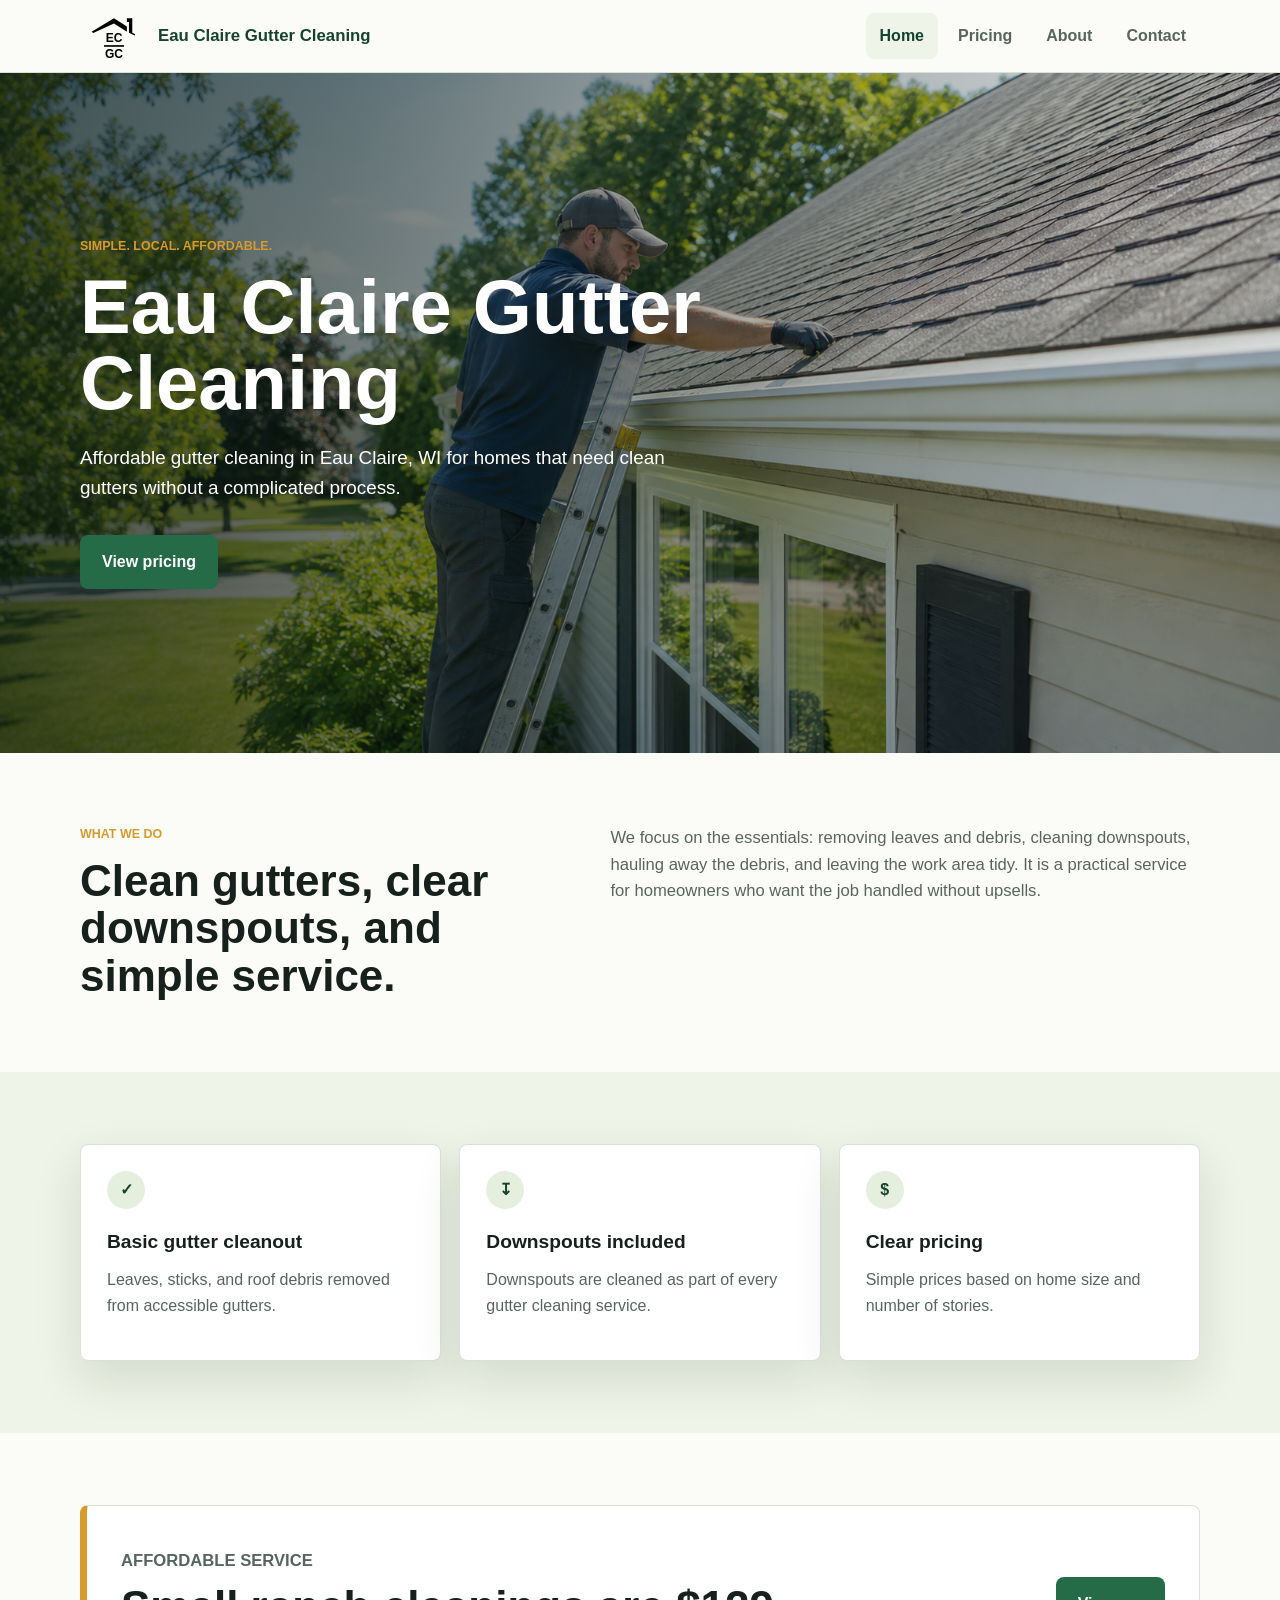
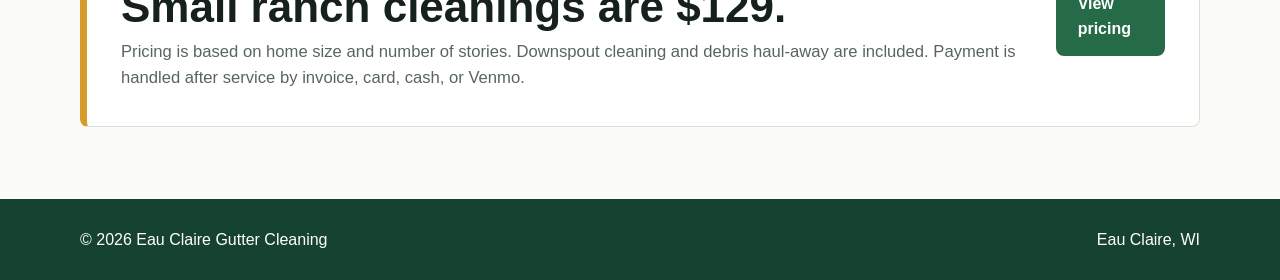
==== index.html @ 63301a05 "initial upload" ====
<!DOCTYPE html>
<html lang="en">
  <head>
    <meta charset="UTF-8" />
    <meta name="viewport" content="width=device-width, initial-scale=1.0" />
    <title>Eau Claire Gutter Cleaning | Affordable Gutter Cleaning in Eau Claire, WI</title>
    <meta
      name="description"
      content="Affordable Eau Claire gutter cleaning with flat pricing based on home size and stories. Downspout cleaning and debris haul-away included."
    />
    <meta name="keywords" content="Eau Claire gutter cleaning, gutter cleaning Eau Claire, gutter cleaners Eau Claire WI" />
    <meta name="robots" content="index, follow" />
    <link rel="canonical" href="https://eauclaireguttercleaning.com/" />
    <meta property="og:title" content="Eau Claire Gutter Cleaning" />
    <meta
      property="og:description"
      content="Affordable gutter cleaning in Eau Claire, WI with clear flat pricing and simple scheduling."
    />
    <meta property="og:type" content="website" />
    <meta property="og:url" content="https://eauclaireguttercleaning.com/" />
    <meta property="og:image" content="https://eauclaireguttercleaning.com/assets/images/hero-gutter-cleaning.png" />
    <meta name="twitter:card" content="summary_large_image" />
    <link rel="icon" href="assets/images/logo.svg" type="image/svg+xml" />
    <link rel="stylesheet" href="assets/css/styles.css?v=20260721" />
    <script type="application/ld+json">
      {
        "@context": "https://schema.org",
        "@type": "HomeAndConstructionBusiness",
        "name": "Eau Claire Gutter Cleaning",
        "url": "https://eauclaireguttercleaning.com/",
        "email": "eauclaireguttercleaning@gmail.com",
        "image": "https://eauclaireguttercleaning.com/assets/images/hero-gutter-cleaning.png",
        "description": "Affordable gutter cleaning in Eau Claire, WI with flat pricing based on home size and number of stories.",
        "priceRange": "$129-$299+",
        "areaServed": [
          "Eau Claire, WI",
          "Altoona, WI",
          "Chippewa Falls, WI"
        ],
        "address": {
          "@type": "PostalAddress",
          "addressLocality": "Eau Claire",
          "addressRegion": "WI",
          "addressCountry": "US"
        },
        "makesOffer": {
          "@type": "OfferCatalog",
          "name": "Gutter Cleaning Services",
          "itemListElement": [
            {
              "@type": "Offer",
              "name": "Gutter cleaning",
              "itemOffered": {
                "@type": "Service",
                "name": "Eau Claire gutter cleaning",
                "serviceType": "Gutter cleaning"
              }
            },
            {
              "@type": "Offer",
              "name": "Downspout cleaning included",
              "itemOffered": {
                "@type": "Service",
                "name": "Downspout cleaning"
              }
            }
          ]
        }
      }
    </script>
  </head>
  <body>
    <header class="site-header">
      <nav class="nav" aria-label="Main navigation">
        <a class="brand" href="index.html">
          <img class="brand-logo" src="assets/images/logo.svg" alt="" />
          <span class="brand-text">Eau Claire Gutter Cleaning</span>
        </a>
        <button class="nav-toggle" type="button" aria-label="Open navigation" aria-expanded="false">
          <span></span>
          <span></span>
          <span></span>
        </button>
        <div class="nav-links">
          <a href="index.html" aria-current="page">Home</a>
          <a href="pricing.html">Pricing</a>
          <a href="about.html">About</a>
          <a href="contact.html">Contact</a>
        </div>
      </nav>
    </header>

    <main>
      <section class="hero">
        <div class="hero-content">
          <p class="eyebrow">Simple. Local. Affordable.</p>
          <h1>Eau Claire Gutter Cleaning</h1>
          <p>
            Affordable gutter cleaning in Eau Claire, WI for homes that need clean gutters without a complicated
            process.
          </p>
          <div class="hero-actions">
            <a class="button button-primary" href="pricing.html">View pricing</a>
          </div>
        </div>
      </section>

      <section class="section">
        <div class="section-inner split">
          <div>
            <p class="eyebrow">What we do</p>
            <h2>Clean gutters, clear downspouts, and simple service.</h2>
          </div>
          <p class="section-lead">
            We focus on the essentials: removing leaves and debris, cleaning downspouts, hauling away the debris, and
            leaving the work area tidy. It is a practical service for homeowners who want the job handled without
            upsells.
          </p>
        </div>
      </section>

      <section class="section section-muted">
        <div class="section-inner">
          <div class="card-grid">
            <article class="info-card">
              <span class="icon" aria-hidden="true">✓</span>
              <h3>Basic gutter cleanout</h3>
              <p>Leaves, sticks, and roof debris removed from accessible gutters.</p>
            </article>
            <article class="info-card">
              <span class="icon" aria-hidden="true">↧</span>
              <h3>Downspouts included</h3>
              <p>Downspouts are cleaned as part of every gutter cleaning service.</p>
            </article>
            <article class="info-card">
              <span class="icon" aria-hidden="true">$</span>
              <h3>Clear pricing</h3>
              <p>Simple prices based on home size and number of stories.</p>
            </article>
          </div>
        </div>
      </section>

      <section class="section">
        <div class="section-inner cta-band">
          <div>
            <p class="eyebrow">Affordable service</p>
            <h2>Small ranch cleanings are $129.</h2>
            <p>
              Pricing is based on home size and number of stories. Downspout cleaning and debris haul-away are
              included. Payment is handled after service by invoice, card, cash, or Venmo.
            </p>
          </div>
          <a class="button button-primary" href="pricing.html">View pricing</a>
        </div>
      </section>
    </main>

    <footer class="site-footer">
      <div class="footer-inner">
        <p>&copy; 2026 Eau Claire Gutter Cleaning</p>
        <p>Eau Claire, WI</p>
      </div>
    </footer>

    <script>
      const navToggle = document.querySelector(".nav-toggle");
      const navLinks = document.querySelector(".nav-links");

      navToggle.addEventListener("click", () => {
        const expanded = navToggle.getAttribute("aria-expanded") === "true";
        navToggle.setAttribute("aria-expanded", String(!expanded));
        navLinks.classList.toggle("is-open");
      });
    </script>
  </body>
</html>
---- assets/css/styles.css ----
:root {
  --ink: #16201c;
  --muted: #58655f;
  --paper: #fbfcf7;
  --surface: #ffffff;
  --soft: #eef4e7;
  --brand: #256b48;
  --brand-dark: #164331;
  --accent: #d69b2d;
  --line: #d8e2d4;
  --shadow: 0 18px 48px rgba(22, 32, 28, 0.12);
}

* {
  box-sizing: border-box;
}

html {
  scroll-behavior: smooth;
}

body {
  margin: 0;
  color: var(--ink);
  font-family: Arial, Helvetica, sans-serif;
  line-height: 1.6;
  background: var(--paper);
}

a {
  color: inherit;
}

img {
  display: block;
  max-width: 100%;
}

.site-header {
  position: sticky;
  top: 0;
  z-index: 20;
  background: rgba(251, 252, 247, 0.96);
  border-bottom: 1px solid var(--line);
  backdrop-filter: blur(12px);
}

.nav {
  width: min(1120px, calc(100% - 32px));
  min-height: 72px;
  margin: 0 auto;
  display: flex;
  align-items: center;
  justify-content: space-between;
  gap: 24px;
}

.brand {
  display: inline-flex;
  align-items: center;
  gap: 10px;
  color: var(--brand-dark);
  font-size: 1.05rem;
  font-weight: 800;
  line-height: 1.15;
  text-decoration: none;
}

.brand-logo {
  width: 68px;
  height: 54px;
  flex: 0 0 auto;
}

.brand-text {
  min-width: 0;
}

.nav-links {
  display: flex;
  align-items: center;
  gap: 6px;
}

.nav-links a {
  min-height: 42px;
  padding: 10px 14px;
  border-radius: 8px;
  color: var(--muted);
  font-weight: 700;
  text-decoration: none;
}

.nav-links a:hover,
.nav-links a[aria-current="page"] {
  color: var(--brand-dark);
  background: var(--soft);
}

.nav-toggle {
  display: none;
  width: 44px;
  height: 44px;
  border: 1px solid var(--line);
  border-radius: 8px;
  background: var(--surface);
  cursor: pointer;
}

.nav-toggle span {
  display: block;
  width: 20px;
  height: 2px;
  margin: 4px auto;
  background: var(--ink);
}

.hero {
  position: relative;
  min-height: min(680px, 76svh);
  display: flex;
  align-items: center;
  overflow: hidden;
  background-image: url("../images/hero-gutter-cleaning.png");
  background-position: center;
  background-size: cover;
}

.hero::after {
  position: absolute;
  inset: 0;
  content: "";
  background: linear-gradient(90deg, rgba(8, 24, 17, 0.72), rgba(8, 24, 17, 0.42) 48%, rgba(8, 24, 17, 0.1));
}

.hero-content {
  position: relative;
  z-index: 1;
  width: min(1120px, calc(100% - 32px));
  margin: 0 auto;
  padding: 72px 0;
  color: #ffffff;
}

.hero-content h1,
.page-hero h1 {
  max-width: 780px;
  margin: 0;
  font-size: 4.75rem;
  line-height: 1;
  letter-spacing: 0;
}

.hero-content p:not(.eyebrow),
.page-hero p:not(.eyebrow) {
  max-width: 640px;
  margin: 22px 0 0;
  font-size: 1.18rem;
}

.hero-actions {
  display: flex;
  flex-wrap: wrap;
  gap: 14px;
  margin-top: 32px;
}

.button {
  display: inline-flex;
  min-height: 48px;
  align-items: center;
  justify-content: center;
  padding: 12px 20px;
  border: 2px solid transparent;
  border-radius: 8px;
  font-weight: 800;
  text-decoration: none;
  cursor: pointer;
}

.button-primary {
  color: #ffffff;
  background: var(--brand);
}

.button-primary:hover {
  background: var(--brand-dark);
}

.button-secondary {
  color: #ffffff;
  border-color: rgba(255, 255, 255, 0.76);
  background: rgba(255, 255, 255, 0.12);
}

.button-secondary:hover {
  background: rgba(255, 255, 255, 0.2);
}

.section {
  padding: 72px 0;
}

.section-muted {
  background: var(--soft);
}

.section-inner {
  width: min(1120px, calc(100% - 32px));
  margin: 0 auto;
}

.split {
  display: grid;
  grid-template-columns: minmax(0, 0.9fr) minmax(0, 1.1fr);
  gap: 48px;
  align-items: start;
}

.eyebrow {
  margin: 0 0 12px;
  color: var(--accent);
  font-size: 0.78rem;
  font-weight: 900;
  letter-spacing: 0;
  text-transform: uppercase;
}

.section h2,
.contact-panel h2 {
  margin: 0;
  font-size: 2.75rem;
  line-height: 1.08;
  letter-spacing: 0;
}

.section-lead,
.stack p,
.cta-band p,
.contact-panel p {
  margin: 0;
  color: var(--muted);
  font-size: 1.04rem;
}

.stack {
  display: grid;
  gap: 18px;
}

.card-grid,
.pricing-grid {
  display: grid;
  grid-template-columns: repeat(3, minmax(0, 1fr));
  gap: 18px;
}

.info-card,
.price-card,
.contact-panel,
.contact-form {
  border: 1px solid var(--line);
  border-radius: 8px;
  background: var(--surface);
  box-shadow: var(--shadow);
}

.info-card,
.price-card {
  padding: 26px;
}

.info-card h3,
.price-card h2,
.price-card p {
  margin: 0;
}

.info-card h3 {
  margin-top: 18px;
  font-size: 1.2rem;
}

.info-card p,
.price-card p {
  margin-top: 10px;
  color: var(--muted);
}

.icon {
  display: inline-flex;
  width: 38px;
  height: 38px;
  align-items: center;
  justify-content: center;
  border-radius: 50%;
  color: var(--brand-dark);
  font-weight: 900;
  background: #e4f0dd;
}

.cta-band {
  display: flex;
  align-items: center;
  justify-content: space-between;
  gap: 28px;
  padding: 34px;
  border: 1px solid var(--line);
  border-left: 7px solid var(--accent);
  border-radius: 8px;
  background: var(--surface);
}

.cta-band h2,
.cta-band p {
  margin-top: 8px;
}

.page-hero {
  padding: 82px 0;
  color: #ffffff;
  background:
    linear-gradient(90deg, rgba(15, 58, 42, 0.94), rgba(37, 107, 72, 0.86)),
    url("../images/hero-gutter-cleaning.png") center / cover;
}

.price-card.featured {
  border-color: rgba(37, 107, 72, 0.5);
}

.price-label {
  color: var(--brand-dark);
  font-size: 0.86rem;
  font-weight: 900;
  text-transform: uppercase;
}

.price-card h2 {
  margin-top: 12px;
  color: var(--brand-dark);
  font-size: 3rem;
  line-height: 1;
}

.price-card-link {
  display: block;
  color: inherit;
  text-decoration: none;
  transition:
    border-color 160ms ease,
    box-shadow 160ms ease,
    transform 160ms ease;
}

.price-card-link:hover,
.price-card-link:focus-visible {
  border-color: rgba(37, 107, 72, 0.7);
  box-shadow: 0 22px 56px rgba(22, 32, 28, 0.18);
  transform: translateY(-3px);
  outline: none;
}

.price-card .long-price {
  font-size: 2.1rem;
  line-height: 1.12;
}

.price-card .price-meta {
  margin-top: 16px;
  padding-top: 16px;
  border-top: 1px solid var(--line);
  color: var(--ink);
  font-weight: 800;
}

.price-action {
  color: var(--brand);
  font-weight: 900;
}

.pricing-table-wrap {
  overflow-x: auto;
  border: 1px solid var(--line);
  border-radius: 8px;
  background: var(--surface);
  box-shadow: var(--shadow);
}

.pricing-table {
  width: 100%;
  min-width: 640px;
  border-collapse: collapse;
}

.pricing-table caption {
  padding: 24px 24px 0;
  text-align: left;
  color: var(--ink);
  font-size: 1.4rem;
  font-weight: 800;
}

.pricing-table th,
.pricing-table td {
  padding: 20px 24px;
  border-bottom: 1px solid var(--line);
  text-align: left;
}

.pricing-table th {
  color: var(--brand-dark);
  font-size: 0.86rem;
  text-transform: uppercase;
}

.pricing-table .price-column {
  color: var(--brand-dark);
  font-weight: 900;
  white-space: nowrap;
}

.pricing-table tr:last-child td {
  border-bottom: 0;
}

.contact-layout {
  display: grid;
  grid-template-columns: minmax(280px, 0.85fr) minmax(0, 1.15fr);
  gap: 22px;
  align-items: start;
}

.contact-panel,
.contact-form {
  padding: 28px;
}

.contact-panel {
  display: grid;
  gap: 16px;
}

.contact-panel a {
  color: var(--brand-dark);
  font-weight: 800;
}

.contact-form {
  display: grid;
  gap: 10px;
}

.contact-form label {
  color: var(--brand-dark);
  font-weight: 800;
}

.home-options {
  display: grid;
  gap: 10px;
  margin: 8px 0 2px;
  padding: 0;
  border: 0;
}

.home-options legend {
  margin-bottom: 2px;
  color: var(--brand-dark);
  font-weight: 800;
}

.home-option {
  display: grid;
  grid-template-columns: auto minmax(0, 1fr) auto;
  gap: 12px;
  align-items: center;
  padding: 14px;
  border: 1px solid var(--line);
  border-radius: 8px;
  background: #f8faf5;
  cursor: pointer;
}

.home-option:hover,
.home-option:has(input:checked) {
  border-color: rgba(37, 107, 72, 0.7);
  background: #eef4e7;
}

.home-option input {
  width: 18px;
  height: 18px;
  margin: 0;
  accent-color: var(--brand);
}

.home-option span {
  display: grid;
  gap: 2px;
}

.home-option small {
  color: var(--muted);
  font-size: 0.9rem;
}

.home-option b {
  color: var(--brand-dark);
  white-space: nowrap;
}

.optional-text {
  color: var(--muted);
  font-weight: 700;
}

.contact-form input:not([type="radio"]),
.contact-form textarea {
  width: 100%;
  padding: 13px 14px;
  border: 1px solid #bdcbc2;
  border-radius: 8px;
  color: var(--ink);
  font: inherit;
  background: #ffffff;
}

.contact-form input:not([type="radio"]):focus,
.contact-form textarea:focus {
  outline: 3px solid rgba(214, 155, 45, 0.34);
  border-color: var(--accent);
}

.contact-form button {
  justify-self: start;
  margin-top: 8px;
}

.contact-form button:disabled {
  cursor: wait;
  opacity: 0.7;
}

.form-status {
  min-height: 1.5em;
  margin: 4px 0 0;
  padding: 0;
  border-radius: 8px;
  color: var(--muted);
  font-weight: 800;
}

.form-status.is-success {
  padding: 14px 16px;
  border: 1px solid #8ac29b;
  color: #17462d;
  background: #e7f7eb;
}

.form-status.is-error {
  padding: 14px 16px;
  border: 1px solid #f1b68c;
  color: #9a3412;
  background: #fff4ea;
}

.site-footer {
  padding: 28px 0;
  color: #ffffff;
  background: var(--brand-dark);
}

.footer-inner {
  width: min(1120px, calc(100% - 32px));
  margin: 0 auto;
  display: flex;
  justify-content: space-between;
  gap: 18px;
}

.footer-inner p {
  margin: 0;
}

@media (max-width: 820px) {
  .nav {
    min-height: 64px;
  }

  .nav-toggle {
    display: block;
  }

  .nav-links {
    position: absolute;
    top: 64px;
    left: 0;
    right: 0;
    display: none;
    padding: 12px 16px 18px;
    border-bottom: 1px solid var(--line);
    background: var(--paper);
  }

  .nav-links.is-open {
    display: grid;
  }

  .nav-links a {
    width: 100%;
  }

  .hero {
    min-height: 66svh;
    background-position: 58% center;
  }

  .hero::after {
    background: rgba(8, 24, 17, 0.64);
  }

  .hero-content {
    padding: 54px 0;
  }

  .hero-content h1,
  .page-hero h1 {
    font-size: 3.3rem;
  }

  .section h2,
  .contact-panel h2 {
    font-size: 2.25rem;
  }

  .split,
  .card-grid,
  .pricing-grid,
  .contact-layout {
    grid-template-columns: 1fr;
  }

  .section {
    padding: 54px 0;
  }

  .page-hero {
    padding: 62px 0;
  }

  .cta-band,
  .footer-inner {
    align-items: flex-start;
    flex-direction: column;
  }
}

@media (max-width: 480px) {
  .brand {
    max-width: 210px;
    font-size: 0.94rem;
    line-height: 1.15;
  }

  .hero-actions,
  .button,
  .contact-form button {
    width: 100%;
  }

  .hero-content h1,
  .page-hero h1 {
    font-size: 2.45rem;
  }

  .section h2,
  .contact-panel h2 {
    font-size: 1.9rem;
  }

  .button {
    padding-right: 14px;
    padding-left: 14px;
  }

  .info-card,
  .price-card,
  .contact-panel,
  .contact-form,
  .cta-band {
    padding: 22px;
  }

  .home-option {
    grid-template-columns: auto minmax(0, 1fr);
    align-items: start;
  }

  .home-option b {
    grid-column: 2;
  }
}
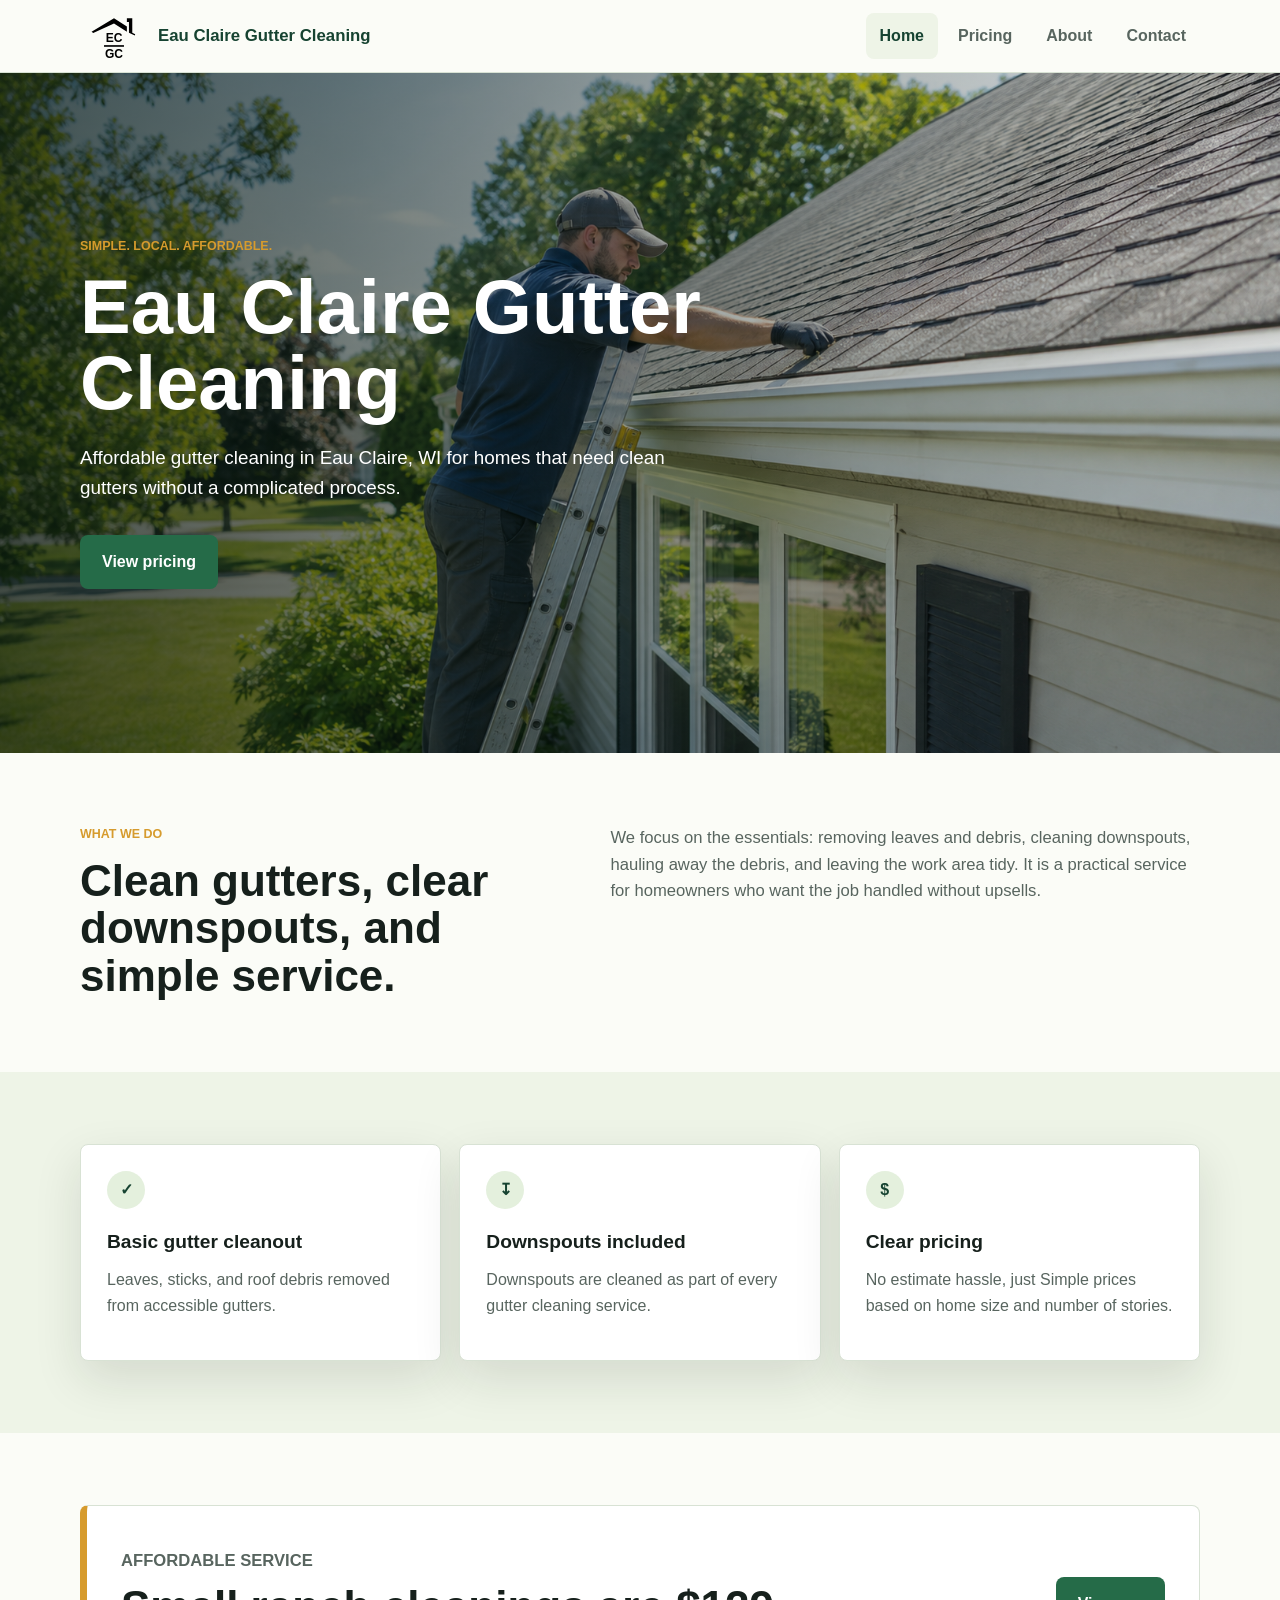
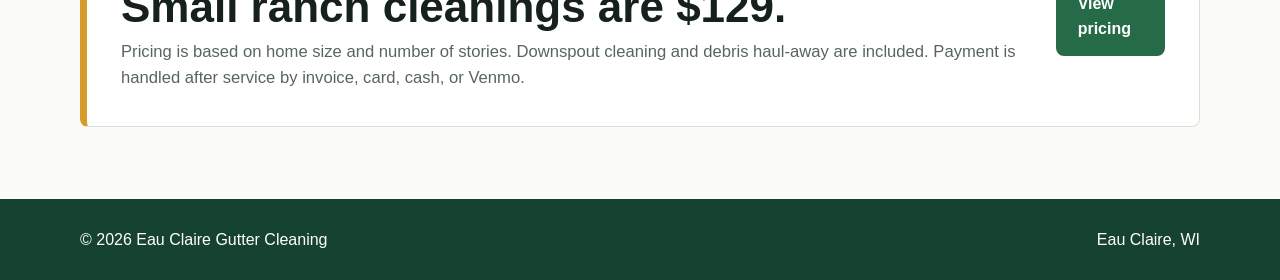
==== commit bd3f5782: "Update index.html" ====
--- a/index.html
+++ b/index.html
@@ -135,7 +135,7 @@
             <article class="info-card">
               <span class="icon" aria-hidden="true">$</span>
               <h3>Clear pricing</h3>
-              <p>Simple prices based on home size and number of stories.</p>
+              <p>No estimate hassle, just Simple prices based on home size and number of stories.</p>
             </article>
           </div>
         </div>
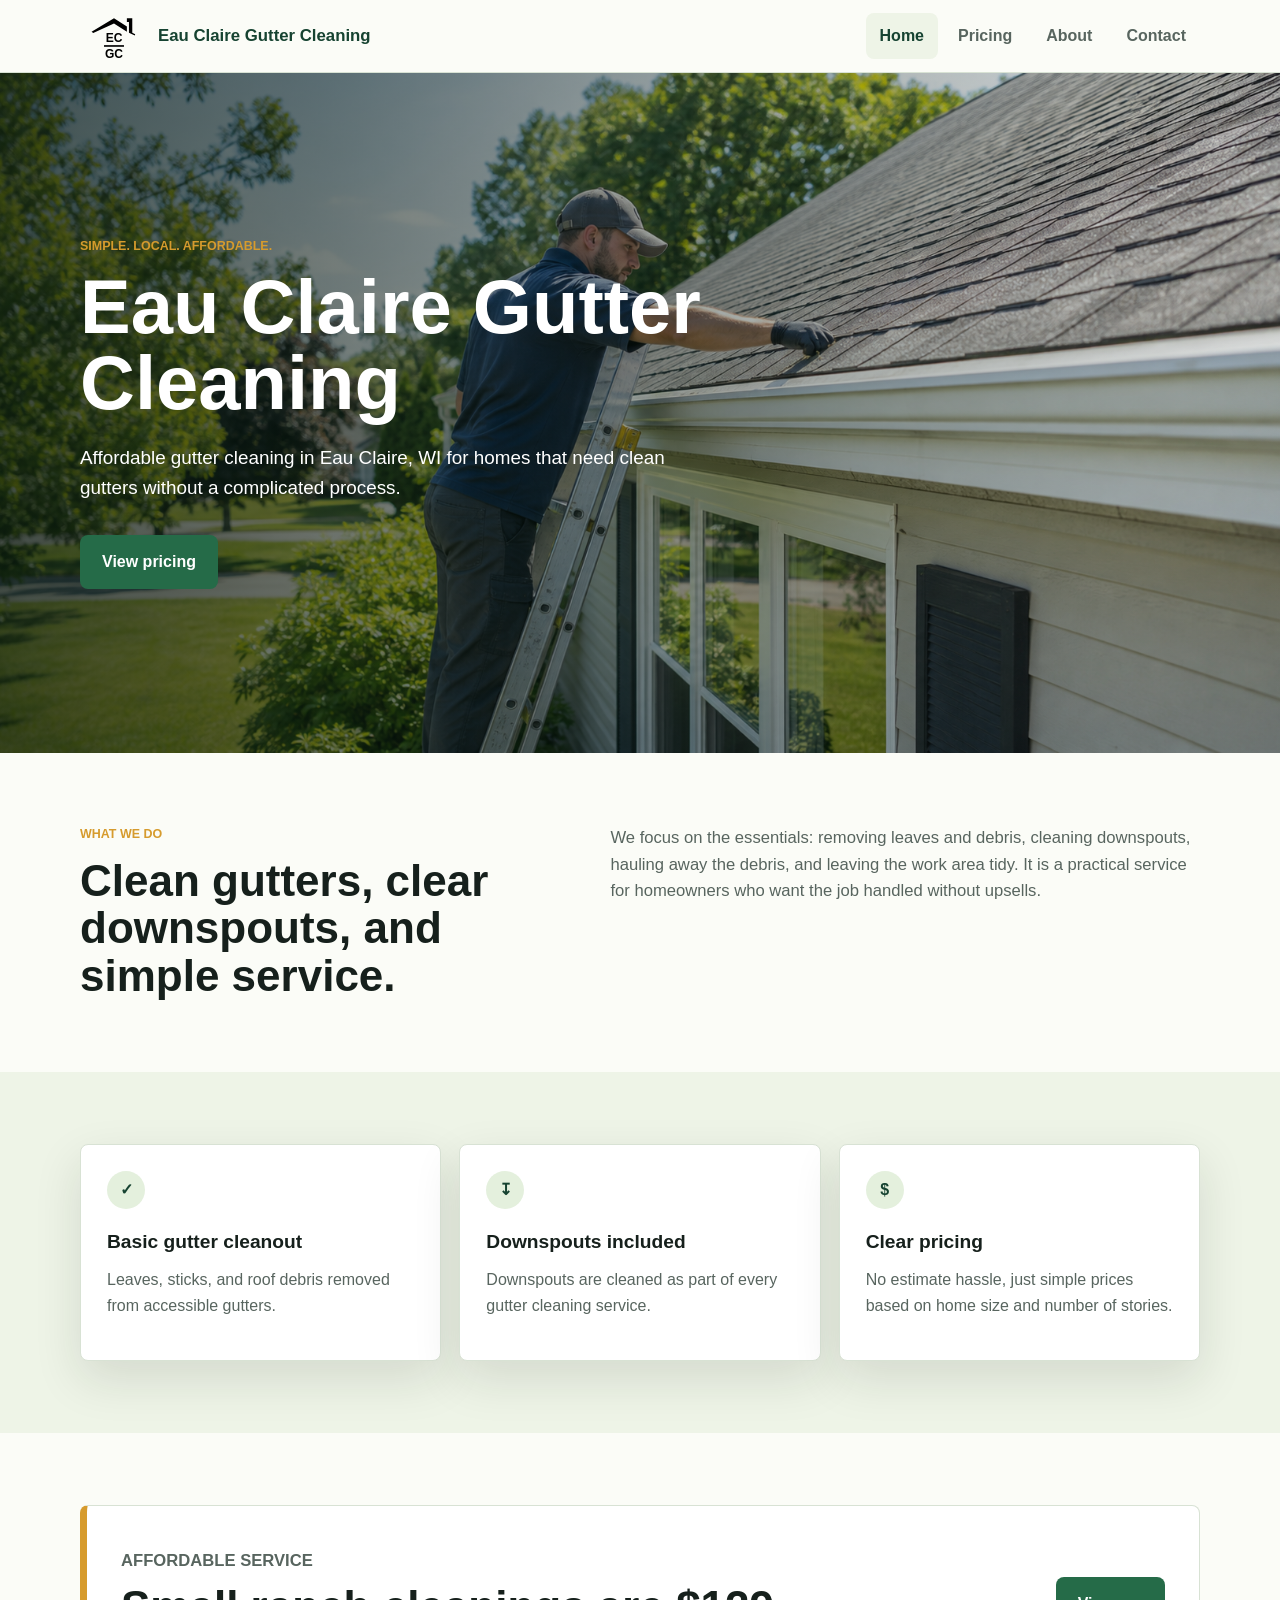
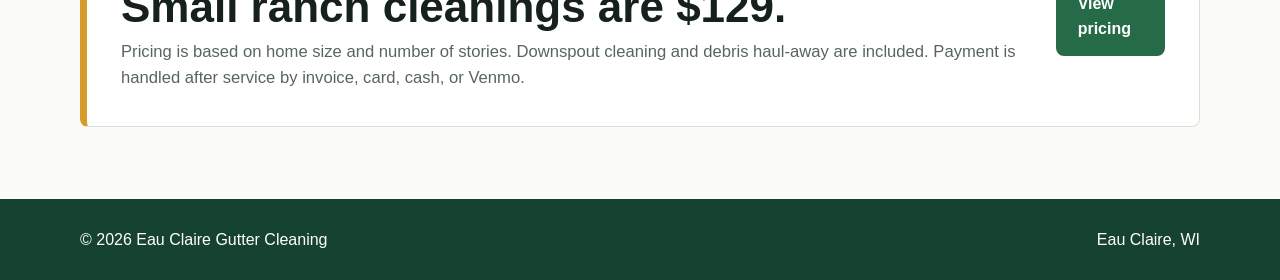
==== commit 86e04d15: "Update index.html" ====
--- a/index.html
+++ b/index.html
@@ -72,7 +72,7 @@
   <body>
     <header class="site-header">
       <nav class="nav" aria-label="Main navigation">
-        <a class="brand" href="index.html">
+        <a class="brand" href="/">
           <img class="brand-logo" src="assets/images/logo.svg" alt="" />
           <span class="brand-text">Eau Claire Gutter Cleaning</span>
         </a>
@@ -82,7 +82,7 @@
           <span></span>
         </button>
         <div class="nav-links">
-          <a href="index.html" aria-current="page">Home</a>
+          <a href="/" aria-current="page">Home</a>
           <a href="pricing.html">Pricing</a>
           <a href="about.html">About</a>
           <a href="contact.html">Contact</a>
@@ -135,7 +135,7 @@
             <article class="info-card">
               <span class="icon" aria-hidden="true">$</span>
               <h3>Clear pricing</h3>
-              <p>No estimate hassle, just Simple prices based on home size and number of stories.</p>
+              <p>No estimate hassle, just simple prices based on home size and number of stories.</p>
             </article>
           </div>
         </div>
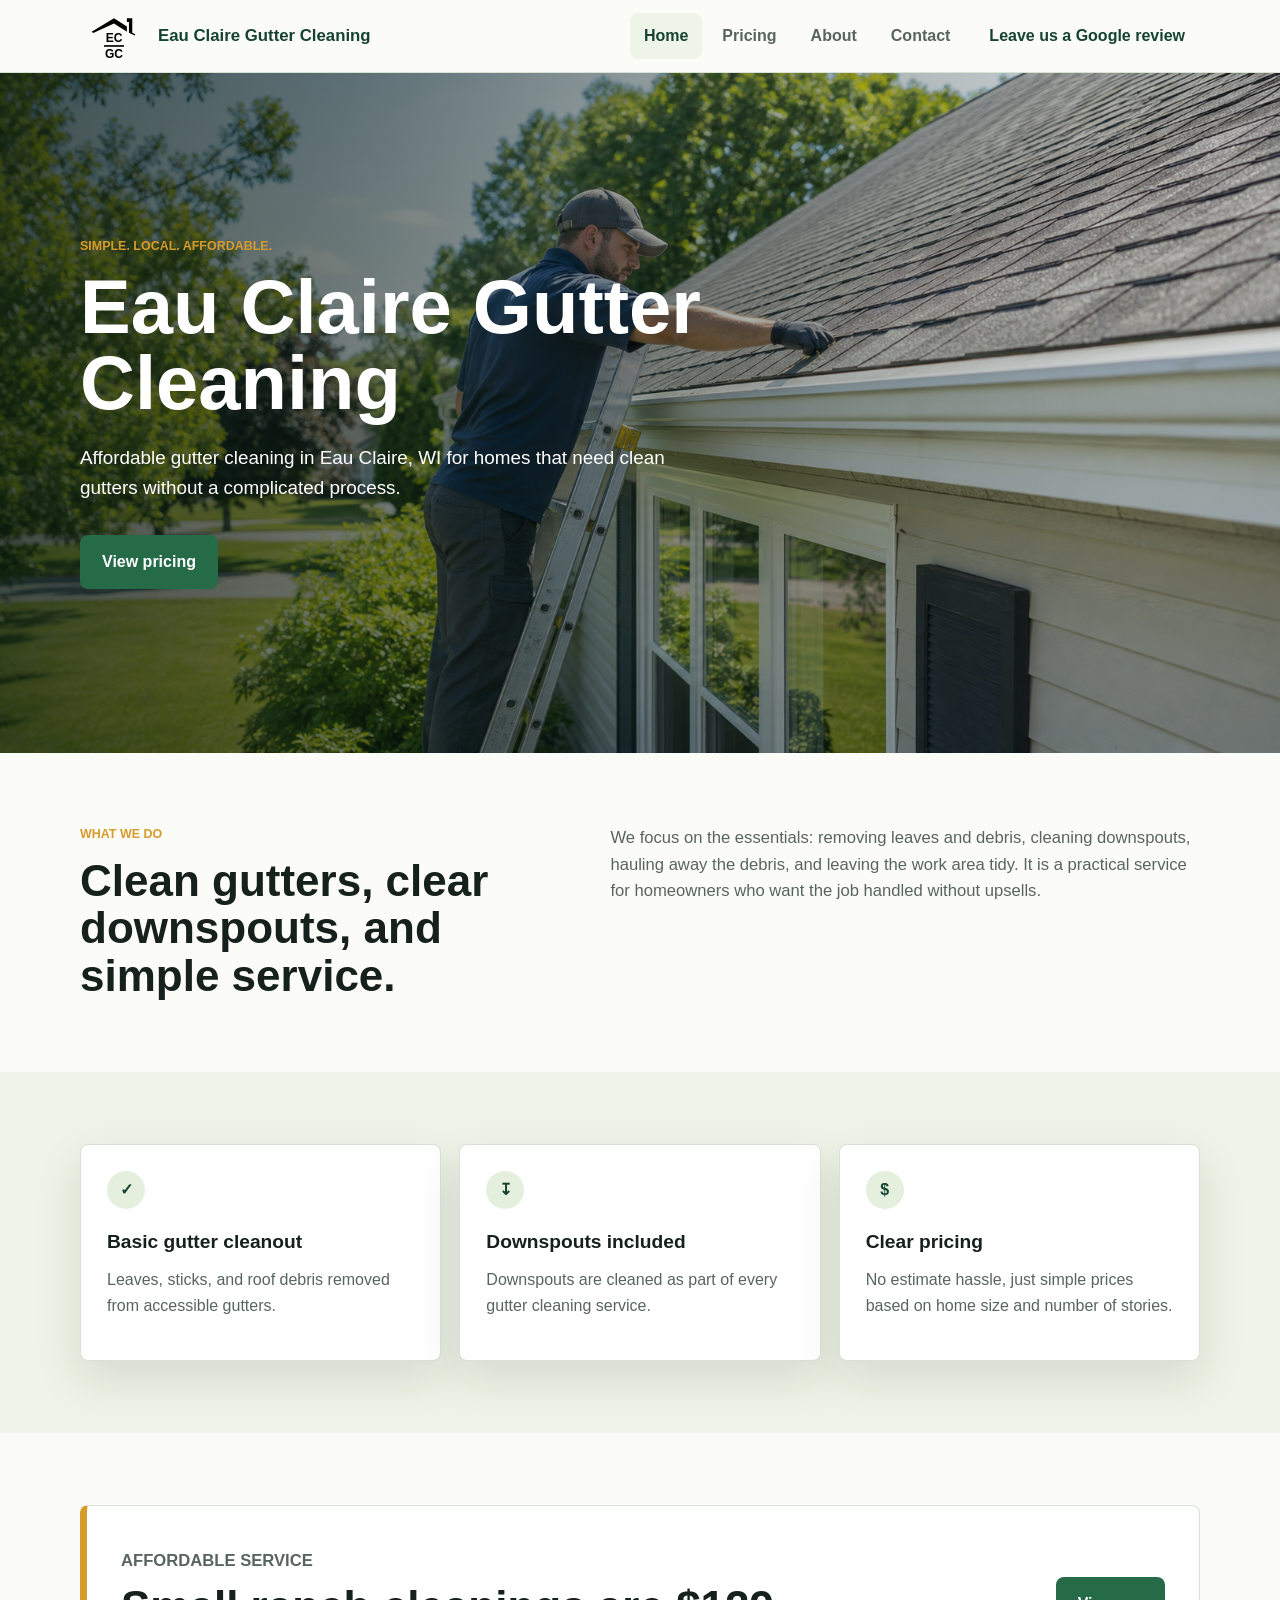
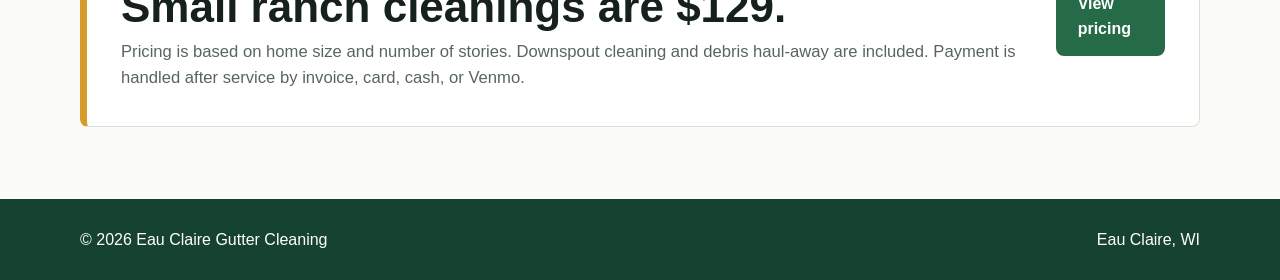
==== commit f468a23c: "about us page update and google review added in" ====
--- a/index.html
+++ b/index.html
@@ -21,7 +21,7 @@
     <meta property="og:image" content="https://eauclaireguttercleaning.com/assets/images/hero-gutter-cleaning.png" />
     <meta name="twitter:card" content="summary_large_image" />
     <link rel="icon" href="assets/images/logo.svg" type="image/svg+xml" />
-    <link rel="stylesheet" href="assets/css/styles.css?v=20260721" />
+    <link rel="stylesheet" href="assets/css/styles.css?v=20260818" />
     <script type="application/ld+json">
       {
         "@context": "https://schema.org",
@@ -72,7 +72,7 @@
   <body>
     <header class="site-header">
       <nav class="nav" aria-label="Main navigation">
-        <a class="brand" href="/">
+        <a class="brand" href="index.html">
           <img class="brand-logo" src="assets/images/logo.svg" alt="" />
           <span class="brand-text">Eau Claire Gutter Cleaning</span>
         </a>
@@ -82,10 +82,11 @@
           <span></span>
         </button>
         <div class="nav-links">
-          <a href="/" aria-current="page">Home</a>
+          <a href="index.html" aria-current="page">Home</a>
           <a href="pricing.html">Pricing</a>
           <a href="about.html">About</a>
           <a href="contact.html">Contact</a>
+          <a class="review-link" href="https://g.page/r/CfcEi82NCIwNEBM/review" target="_blank" rel="noopener">Leave us a Google review</a>
         </div>
       </nav>
     </header>
--- a/assets/css/styles.css
+++ b/assets/css/styles.css
@@ -97,6 +97,20 @@
   background: var(--soft);
 }
 
+.nav-links a.review-link {
+  margin-left: 4px;
+  color: var(--brand-dark);
+  border: 1px solid transparent;
+  background: transparent;
+  white-space: nowrap;
+}
+
+.nav-links a.review-link:hover {
+  color: var(--brand-dark);
+  border-color: var(--accent);
+  background: transparent;
+}
+
 .nav-toggle {
   display: none;
   width: 44px;
@@ -197,6 +211,17 @@
   background: rgba(255, 255, 255, 0.2);
 }
 
+.button-outline {
+  color: var(--brand-dark);
+  border-color: rgba(37, 107, 72, 0.42);
+  background: #ffffff;
+}
+
+.button-outline:hover {
+  border-color: var(--brand);
+  background: var(--soft);
+}
+
 .section {
   padding: 72px 0;
 }
@@ -299,6 +324,47 @@
   background: #e4f0dd;
 }
 
+.reasons-block {
+  display: grid;
+  grid-template-columns: minmax(0, 0.85fr) minmax(0, 1.15fr);
+  gap: 42px;
+  align-items: start;
+  margin-top: 48px;
+}
+
+.reasons-list {
+  counter-reset: gutter-reasons;
+  display: grid;
+  gap: 14px;
+  margin: 0;
+  padding: 0;
+  list-style: none;
+}
+
+.reasons-list li {
+  counter-increment: gutter-reasons;
+  display: grid;
+  grid-template-columns: 38px minmax(0, 1fr);
+  gap: 14px;
+  align-items: start;
+  color: var(--muted);
+  font-weight: 700;
+}
+
+.reasons-list li::before {
+  content: counter(gutter-reasons);
+  display: inline-flex;
+  width: 38px;
+  height: 38px;
+  align-items: center;
+  justify-content: center;
+  border: 1px solid rgba(37, 107, 72, 0.2);
+  border-radius: 50%;
+  color: var(--brand-dark);
+  font-weight: 900;
+  background: rgba(255, 255, 255, 0.7);
+}
+
 .cta-band {
   display: flex;
   align-items: center;
@@ -326,6 +392,171 @@
 
 .price-card.featured {
   border-color: rgba(37, 107, 72, 0.5);
+}
+
+.pricing-controls {
+  display: grid;
+  grid-template-columns: minmax(0, 1fr) auto;
+  gap: 24px;
+  align-items: center;
+  margin-bottom: 24px;
+  padding: 24px;
+  border: 1px solid var(--line);
+  border-radius: 8px;
+  background: var(--surface);
+  box-shadow: var(--shadow);
+}
+
+.pricing-controls h2 {
+  margin: 0;
+  color: var(--brand-dark);
+  font-size: 1.65rem;
+  line-height: 1.15;
+}
+
+.pricing-controls p:not(.eyebrow) {
+  margin: 8px 0 0;
+  color: var(--muted);
+}
+
+.helper-link {
+  display: inline-flex;
+  margin-top: 10px;
+  color: var(--brand-dark);
+  font-weight: 900;
+}
+
+.pricing-toggle,
+.guard-options {
+  margin: 0;
+  padding: 0;
+  border: 0;
+}
+
+.guard-options legend {
+  margin-bottom: 8px;
+  color: var(--brand-dark);
+  font-weight: 800;
+}
+
+.pricing-toggle legend {
+  position: absolute;
+  width: 1px;
+  height: 1px;
+  margin: -1px;
+  padding: 0;
+  overflow: hidden;
+  clip: rect(0, 0, 0, 0);
+  white-space: nowrap;
+  border: 0;
+}
+
+.pricing-toggle {
+  justify-self: end;
+}
+
+.pricing-toggle .toggle-options {
+  position: relative;
+  display: grid;
+  grid-template-columns: repeat(2, minmax(0, 1fr));
+  gap: 0;
+  width: min(100vw - 64px, 380px);
+  padding: 4px;
+  border: 1px solid rgba(37, 107, 72, 0.28);
+  border-radius: 999px;
+  background: #edf4e9;
+  box-shadow: inset 0 1px 2px rgba(22, 32, 28, 0.08);
+}
+
+.pricing-toggle .toggle-options::before {
+  position: absolute;
+  top: 4px;
+  bottom: 4px;
+  left: 4px;
+  width: calc((100% - 8px) / 2);
+  border-radius: 999px;
+  content: "";
+  background: var(--brand);
+  box-shadow: 0 8px 18px rgba(22, 32, 28, 0.18);
+  transition: transform 180ms ease;
+}
+
+.pricing-toggle:has(input[value="yes"]:checked) .toggle-options::before {
+  transform: translateX(100%);
+}
+
+.toggle-options {
+  display: grid;
+  gap: 10px;
+}
+
+.toggle-option {
+  display: grid;
+  grid-template-columns: auto minmax(0, 1fr);
+  gap: 10px;
+  align-items: center;
+  min-width: 230px;
+  padding: 12px 14px;
+  border: 1px solid var(--line);
+  border-radius: 8px;
+  color: var(--brand-dark);
+  font-weight: 900;
+  background: #f8faf5;
+  cursor: pointer;
+}
+
+.toggle-option:hover,
+.toggle-option:has(input:checked) {
+  border-color: rgba(37, 107, 72, 0.7);
+  background: #eef4e7;
+}
+
+.toggle-option input {
+  width: 18px;
+  height: 18px;
+  margin: 0;
+  accent-color: var(--brand);
+}
+
+.pricing-toggle .toggle-option {
+  position: relative;
+  z-index: 1;
+  display: flex;
+  min-width: 0;
+  min-height: 48px;
+  align-items: center;
+  justify-content: center;
+  padding: 10px 14px;
+  border: 0;
+  border-radius: 999px;
+  color: var(--brand-dark);
+  line-height: 1.15;
+  text-align: center;
+  background: transparent;
+}
+
+.pricing-toggle .toggle-option:hover,
+.pricing-toggle .toggle-option:has(input:checked) {
+  border-color: transparent;
+  background: transparent;
+}
+
+.pricing-toggle .toggle-option:has(input:checked) {
+  color: #ffffff;
+}
+
+.pricing-toggle .toggle-option:has(input:focus-visible) {
+  outline: 3px solid rgba(214, 155, 45, 0.38);
+  outline-offset: -2px;
+}
+
+.pricing-toggle .toggle-option input {
+  position: absolute;
+  inset: 0;
+  width: 100%;
+  height: 100%;
+  opacity: 0;
+  cursor: pointer;
 }
 
 .price-label {
@@ -365,6 +596,11 @@
   line-height: 1.12;
 }
 
+.price-card .guard-note {
+  color: var(--accent);
+  font-weight: 900;
+}
+
 .price-card .price-meta {
   margin-top: 16px;
   padding-top: 16px;
@@ -509,6 +745,24 @@
   white-space: nowrap;
 }
 
+.guard-options {
+  display: grid;
+  gap: 10px;
+  margin: 8px 0 2px;
+}
+
+.guard-help {
+  margin: 2px 0 4px;
+  color: var(--muted);
+  font-size: 0.92rem;
+  font-weight: 700;
+}
+
+.guard-help a {
+  color: var(--brand-dark);
+  font-weight: 900;
+}
+
 .optional-text {
   color: var(--muted);
   font-weight: 700;
@@ -582,7 +836,68 @@
   margin: 0;
 }
 
-@media (max-width: 820px) {
+.guard-layout {
+  display: grid;
+  grid-template-columns: minmax(0, 1.05fr) minmax(280px, 0.95fr);
+  gap: 28px;
+  align-items: center;
+}
+
+.guard-graphic {
+  padding: 18px;
+  border: 1px solid var(--line);
+  border-radius: 8px;
+  background: var(--surface);
+  box-shadow: var(--shadow);
+}
+
+.guard-graphic svg {
+  display: block;
+  width: 100%;
+  height: auto;
+}
+
+.guard-copy {
+  display: grid;
+  gap: 16px;
+}
+
+.guard-copy h2,
+.guard-copy h3,
+.guard-copy p {
+  margin: 0;
+}
+
+.guard-copy h2 {
+  color: var(--brand-dark);
+  font-size: 2.35rem;
+  line-height: 1.08;
+}
+
+.guard-copy h3 {
+  color: var(--brand-dark);
+  font-size: 1.1rem;
+}
+
+.guard-copy p,
+.guard-copy li {
+  color: var(--muted);
+}
+
+.guard-copy ul {
+  margin: 0;
+  padding-left: 20px;
+}
+
+.guard-note-panel {
+  padding: 18px;
+  border: 1px solid var(--line);
+  border-left: 7px solid var(--accent);
+  border-radius: 8px;
+  background: var(--surface);
+}
+
+@media (max-width: 940px) {
   .nav {
     min-height: 64px;
   }
@@ -610,6 +925,13 @@
     width: 100%;
   }
 
+  .nav-links a.review-link {
+    margin-left: 0;
+    text-align: center;
+  }
+}
+
+@media (max-width: 820px) {
   .hero {
     min-height: 66svh;
     background-position: 58% center;
@@ -636,7 +958,10 @@
   .split,
   .card-grid,
   .pricing-grid,
-  .contact-layout {
+  .contact-layout,
+  .pricing-controls,
+  .reasons-block,
+  .guard-layout {
     grid-template-columns: 1fr;
   }
 
@@ -652,6 +977,25 @@
   .footer-inner {
     align-items: flex-start;
     flex-direction: column;
+  }
+
+  .pricing-controls {
+    align-items: stretch;
+  }
+
+  .pricing-toggle {
+    justify-self: stretch;
+  }
+
+  .pricing-toggle .toggle-options {
+    width: 100%;
+  }
+
+  .pricing-toggle .toggle-option {
+    min-height: 46px;
+    padding-right: 10px;
+    padding-left: 10px;
+    font-size: 0.92rem;
   }
 }
 
@@ -687,7 +1031,8 @@
   .price-card,
   .contact-panel,
   .contact-form,
-  .cta-band {
+  .cta-band,
+  .pricing-controls {
     padding: 22px;
   }
 
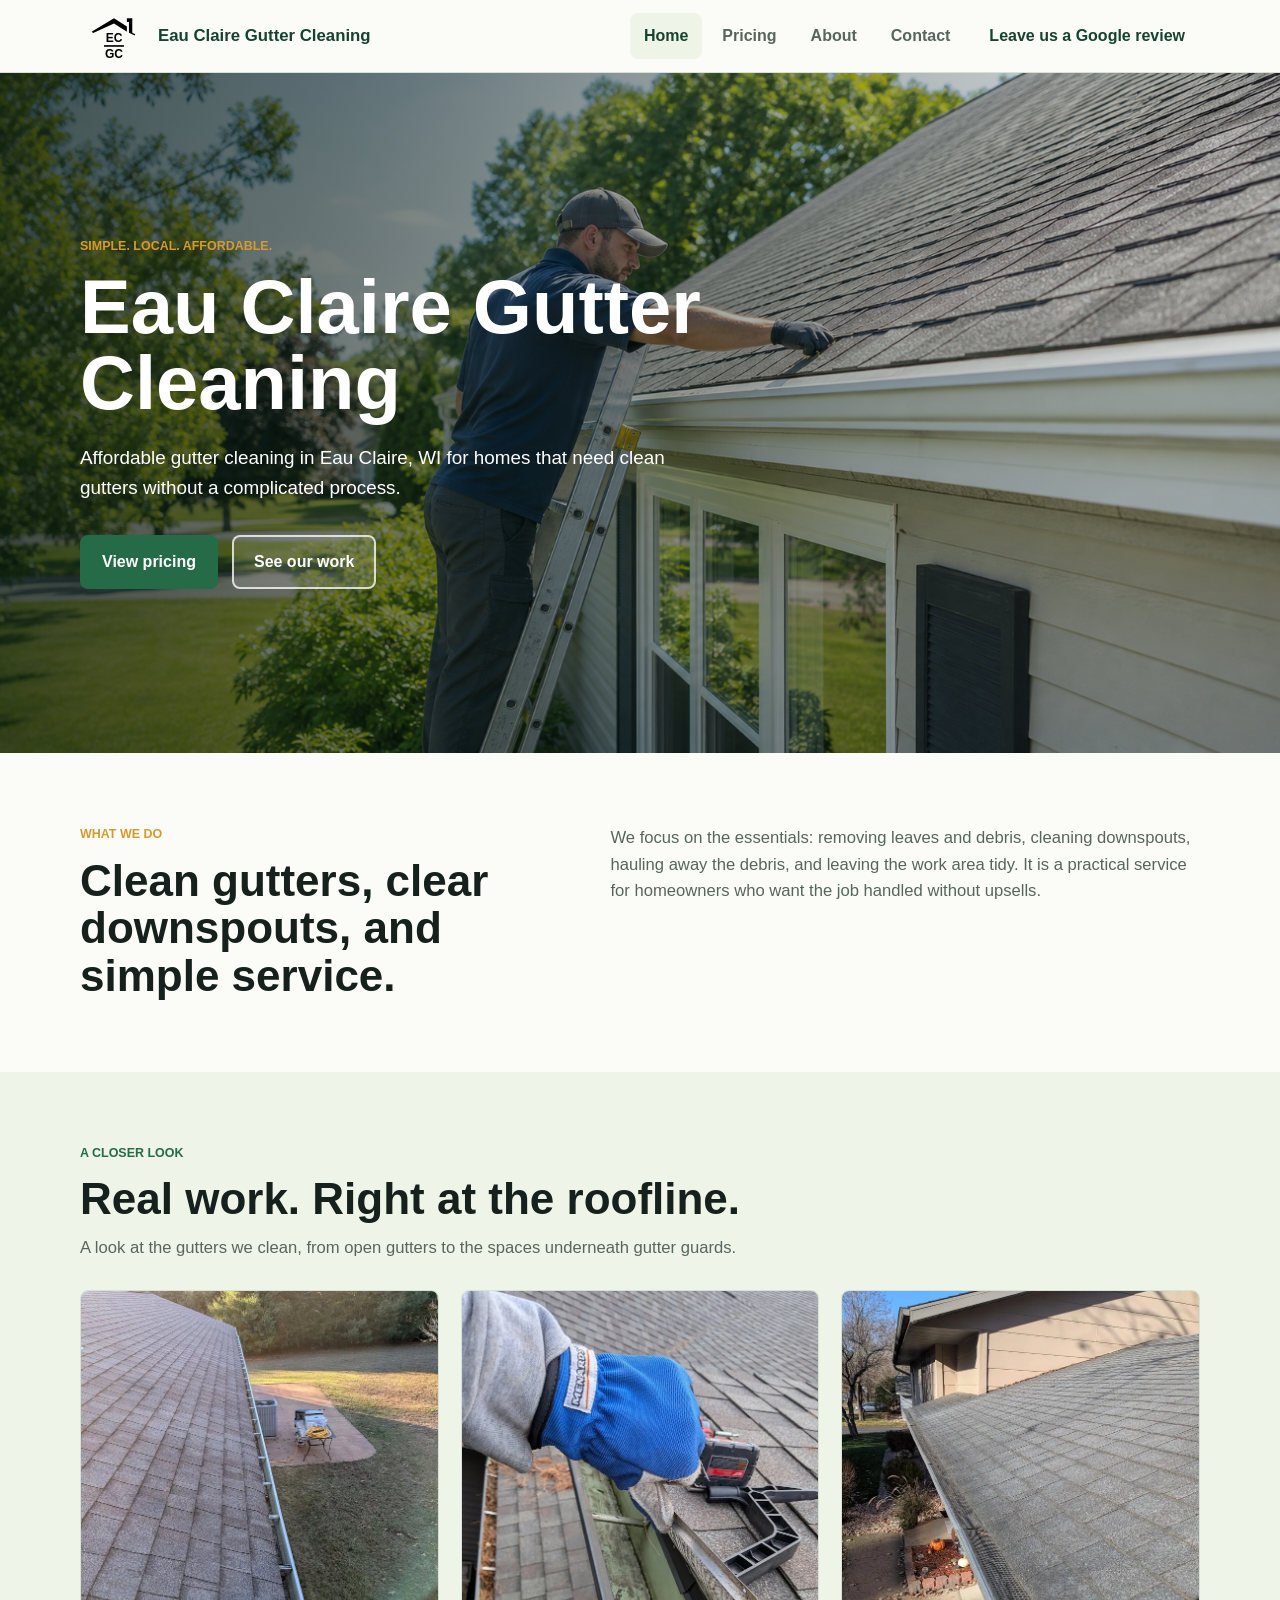
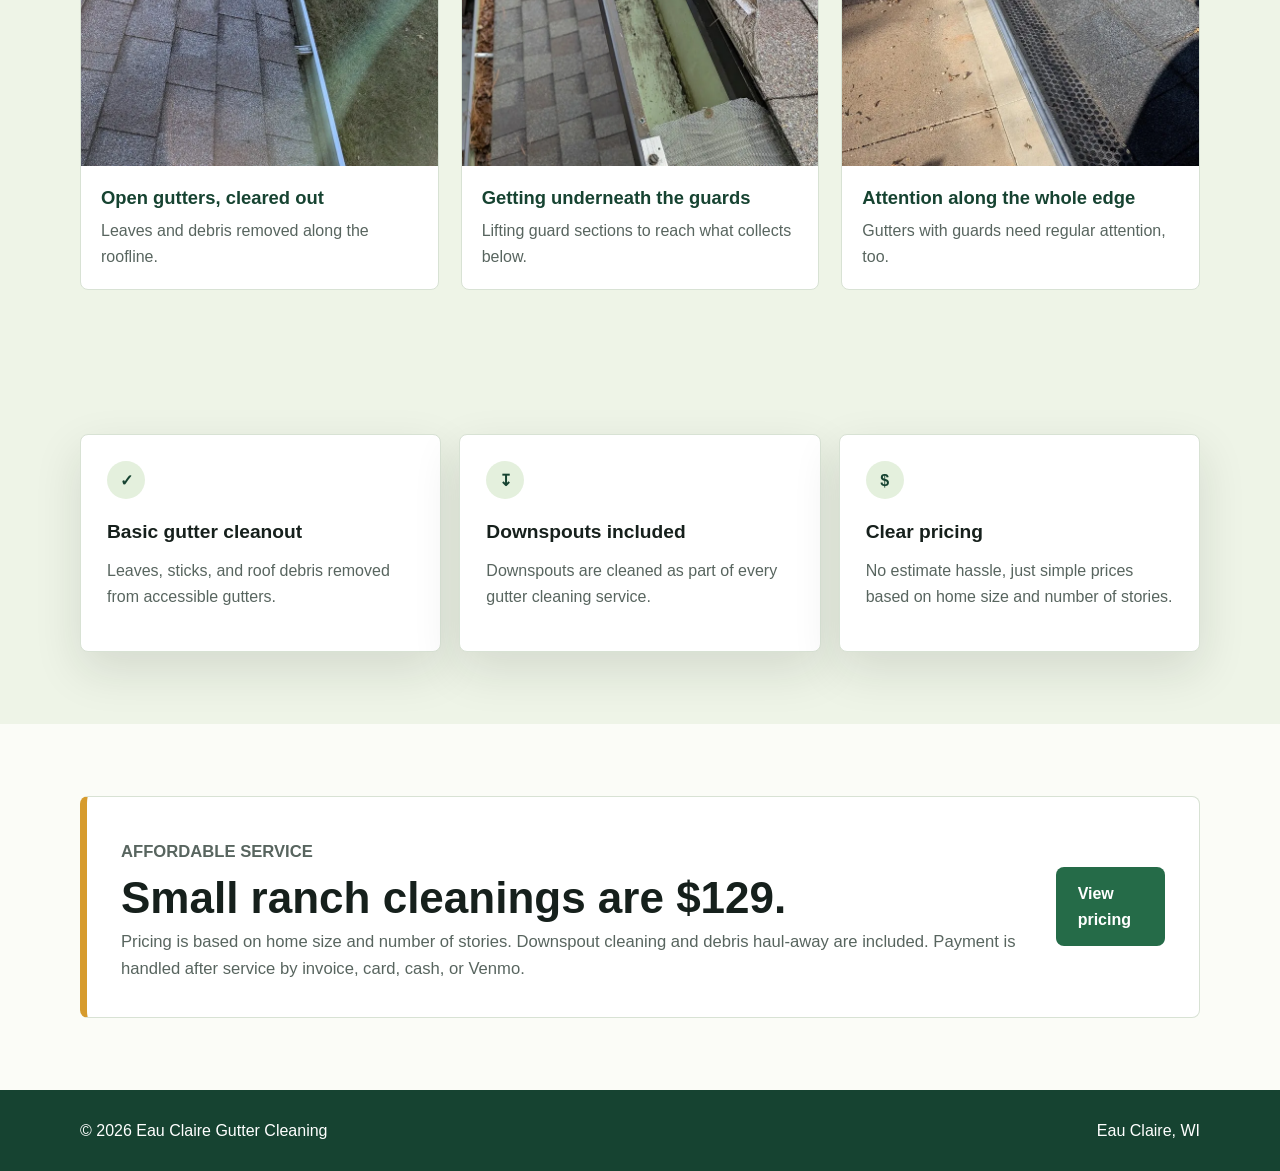
==== commit 83155483: "gutter images addition" ====
--- a/index.html
+++ b/index.html
@@ -21,7 +21,7 @@
     <meta property="og:image" content="https://eauclaireguttercleaning.com/assets/images/hero-gutter-cleaning.png" />
     <meta name="twitter:card" content="summary_large_image" />
     <link rel="icon" href="assets/images/logo.svg" type="image/svg+xml" />
-    <link rel="stylesheet" href="assets/css/styles.css?v=20260818" />
+    <link rel="stylesheet" href="assets/css/styles.css?v=20261116" />
     <script type="application/ld+json">
       {
         "@context": "https://schema.org",
@@ -102,6 +102,7 @@
           </p>
           <div class="hero-actions">
             <a class="button button-primary" href="pricing.html">View pricing</a>
+            <a class="button button-secondary" href="#our-work">See our work</a>
           </div>
         </div>
       </section>
@@ -117,6 +118,62 @@
             leaving the work area tidy. It is a practical service for homeowners who want the job handled without
             upsells.
           </p>
+        </div>
+      </section>
+
+      <section class="section section-muted" id="our-work" aria-labelledby="our-work-title">
+        <div class="section-inner">
+          <div class="photo-section-header">
+            <p class="eyebrow">A closer look</p>
+            <h2 id="our-work-title">Real work. Right at the roofline.</h2>
+            <p class="section-lead">
+              A look at the gutters we clean, from open gutters to the spaces underneath gutter guards.
+            </p>
+          </div>
+          <div class="work-photo-grid">
+            <figure class="work-photo-card">
+              <img
+                src="assets/images/clean-open-gutter.webp"
+                width="722"
+                height="963"
+                alt="Open gutter running along a shingle roof with the leaves and large debris cleared away"
+                loading="lazy"
+                decoding="async"
+              />
+              <figcaption>
+                <h3>Open gutters, cleared out</h3>
+                <p>Leaves and debris removed along the roofline.</p>
+              </figcaption>
+            </figure>
+            <figure class="work-photo-card">
+              <img
+                src="assets/images/gutter-guard-cleaning.webp"
+                width="722"
+                height="963"
+                alt="A gloved hand lifting a mesh gutter guard to access the gutter underneath"
+                loading="lazy"
+                decoding="async"
+              />
+              <figcaption>
+                <h3>Getting underneath the guards</h3>
+                <p>Lifting guard sections to reach what collects below.</p>
+              </figcaption>
+            </figure>
+            <figure class="work-photo-card">
+              <img
+                src="assets/images/clean-gutter-guards.webp"
+                width="722"
+                height="963"
+                alt="Perforated gutter guards along the edge of a shingle roof, mostly clear of surface debris"
+                loading="lazy"
+                decoding="async"
+              />
+              <figcaption>
+                <h3>Attention along the whole edge</h3>
+                <p>Gutters with guards need regular attention, too.</p>
+              </figcaption>
+            </figure>
+          </div>
         </div>
       </section>
 
--- a/assets/css/styles.css
+++ b/assets/css/styles.css
@@ -365,6 +365,106 @@
   background: rgba(255, 255, 255, 0.7);
 }
 
+.before-after-header {
+  display: grid;
+  gap: 12px;
+  max-width: 760px;
+  margin-bottom: 28px;
+}
+
+.photo-section-header {
+  display: grid;
+  gap: 12px;
+  max-width: 760px;
+  margin-bottom: 28px;
+}
+
+.photo-section-header .eyebrow {
+  margin: 0;
+  color: var(--brand);
+}
+
+#our-work {
+  scroll-margin-top: 88px;
+}
+
+.work-photo-grid {
+  display: grid;
+  grid-template-columns: repeat(3, minmax(0, 1fr));
+  gap: 22px;
+}
+
+.work-photo-card {
+  margin: 0;
+  overflow: hidden;
+  border: 1px solid var(--line);
+  border-radius: 8px;
+  background: var(--surface);
+}
+
+.work-photo-card img {
+  width: 100%;
+  height: auto;
+  aspect-ratio: 3 / 4;
+  object-fit: cover;
+}
+
+.work-photo-card figcaption {
+  padding: 20px;
+}
+
+.work-photo-card h3 {
+  margin: 0;
+  color: var(--brand-dark);
+  font-size: 1.15rem;
+  line-height: 1.3;
+}
+
+.work-photo-card p {
+  margin: 8px 0 0;
+  color: var(--muted);
+}
+
+.work-photo-grid-details img {
+  aspect-ratio: 1;
+}
+
+.work-photo-grid-details .work-photo-moss {
+  object-position: right center;
+}
+
+.work-photo-grid-details .work-photo-card:last-child img {
+  object-position: center 35%;
+}
+
+.before-after-grid {
+  display: grid;
+  grid-template-columns: repeat(2, minmax(0, 1fr));
+  gap: 18px;
+}
+
+.before-after-card {
+  margin: 0;
+  overflow: hidden;
+  border: 1px solid var(--line);
+  border-radius: 8px;
+  background: var(--surface);
+  box-shadow: var(--shadow);
+}
+
+.before-after-card img {
+  width: 100%;
+  aspect-ratio: 4 / 3;
+  object-fit: cover;
+}
+
+.before-after-card figcaption {
+  padding: 16px;
+  color: var(--brand-dark);
+  font-weight: 800;
+  line-height: 1.35;
+}
+
 .cta-band {
   display: flex;
   align-items: center;
@@ -840,26 +940,57 @@
   display: grid;
   grid-template-columns: minmax(0, 1.05fr) minmax(280px, 0.95fr);
   gap: 28px;
-  align-items: center;
+  align-items: start;
 }
 
 .guard-graphic {
-  padding: 18px;
+  padding: 14px;
   border: 1px solid var(--line);
   border-radius: 8px;
   background: var(--surface);
   box-shadow: var(--shadow);
 }
 
-.guard-graphic svg {
-  display: block;
+.guard-copy {
+  display: grid;
+  gap: 16px;
+}
+
+.guard-photo-grid {
+  display: grid;
+  grid-template-columns: repeat(2, minmax(0, 1fr));
+  gap: 14px;
+}
+
+.guard-photo-card {
+  margin: 0;
+  overflow: hidden;
+  border: 1px solid var(--line);
+  border-radius: 8px;
+  background: var(--paper);
+}
+
+.guard-photo-card img {
   width: 100%;
-  height: auto;
-}
-
-.guard-copy {
-  display: grid;
-  gap: 16px;
+  height: clamp(220px, 24vw, 300px);
+  aspect-ratio: 4 / 3;
+  object-fit: cover;
+}
+
+.guard-photo-card:first-child img {
+  object-position: center 72%;
+}
+
+.guard-photo-card:nth-child(2) img {
+  object-position: center 56%;
+}
+
+.guard-photo-card figcaption {
+  padding: 12px 10px;
+  color: var(--brand-dark);
+  font-weight: 900;
+  line-height: 1.2;
+  text-align: center;
 }
 
 .guard-copy h2,
@@ -961,6 +1092,7 @@
   .contact-layout,
   .pricing-controls,
   .reasons-block,
+  .before-after-grid,
   .guard-layout {
     grid-template-columns: 1fr;
   }
@@ -1036,6 +1168,10 @@
     padding: 22px;
   }
 
+  .guard-photo-grid {
+    grid-template-columns: 1fr;
+  }
+
   .home-option {
     grid-template-columns: auto minmax(0, 1fr);
     align-items: start;
@@ -1045,3 +1181,13 @@
     grid-column: 2;
   }
 }
+
+@media (max-width: 700px) {
+  .work-photo-grid {
+    grid-template-columns: 1fr;
+  }
+
+  .work-photo-card img {
+    max-height: 480px;
+  }
+}
